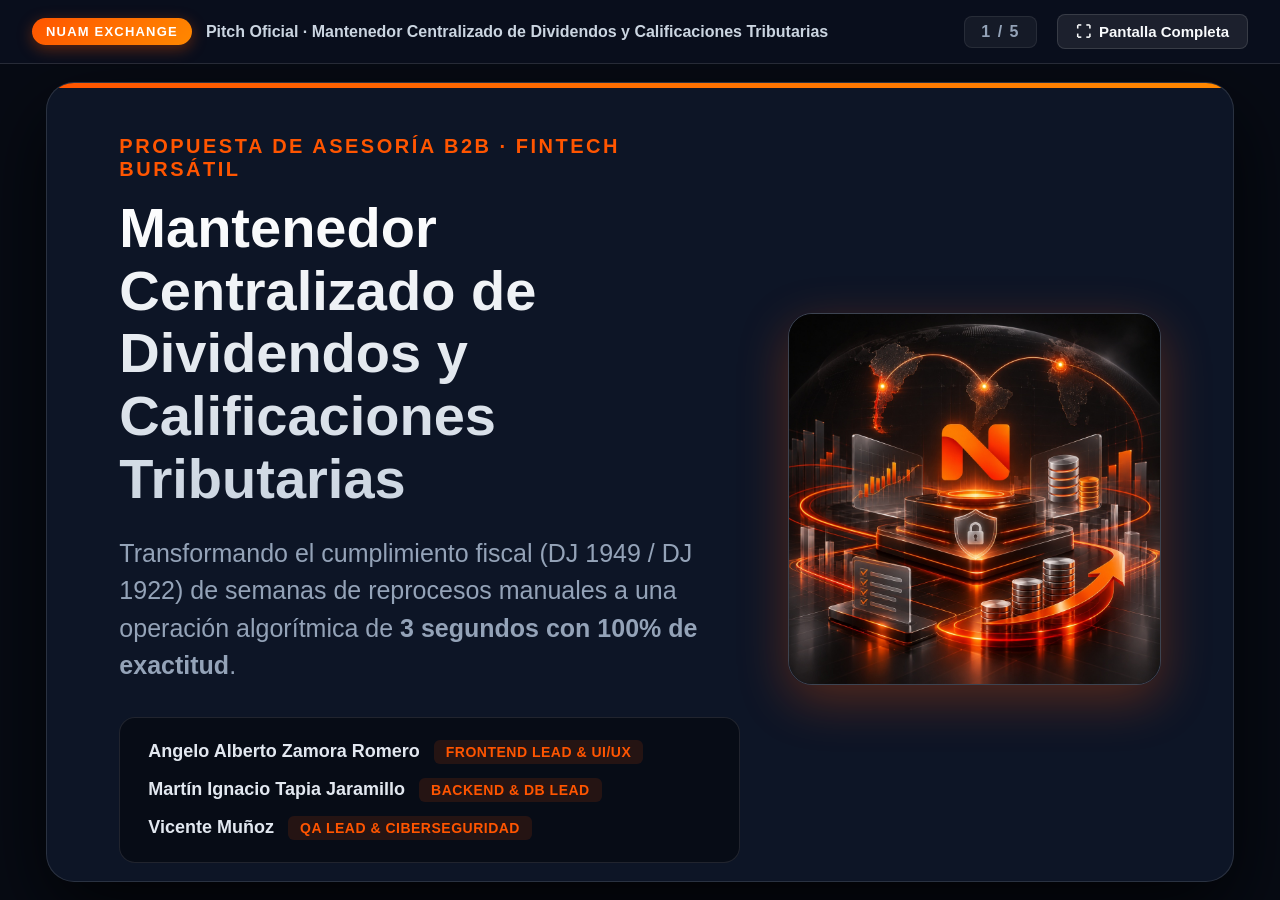
==== docs/presentacion_pitch_nuam_oficial.html @ 77985095 "update" ====
<!DOCTYPE html>
<html lang="es">
<head>
  <meta charset="UTF-8">
  <meta name="viewport" content="width=device-width, initial-scale=1.0">
  <title>Pitch Deck Oficial — nuam EXCHANGE GROUP</title>
  <style>
    :root {
      --bg-dark: #070b14;
      --card-bg: rgba(15, 23, 42, 0.88);
      --card-border: rgba(255, 255, 255, 0.12);
      --accent-orange: #ff5500;
      --accent-gradient: linear-gradient(135deg, #ff5500, #ff8800);
      --accent-blue: #38bdf8;
      --text-main: #f8fafc;
      --text-muted: #94a3b8;
      --success: #10b981;
      --danger: #ef4444;
      --warning: #f59e0b;
    }

    * {
      box-sizing: border-box;
      margin: 0;
      padding: 0;
      font-family: -apple-system, BlinkMacSystemFont, "Segoe UI", Roboto, "Helvetica Neue", sans-serif;
    }

    body {
      background-color: var(--bg-dark);
      color: var(--text-main);
      overflow: hidden;
      height: 100vh;
      width: 100vw;
      display: flex;
      flex-direction: column;
    }

    /* Top Clean Bar */
    .top-bar {
      display: flex;
      justify-content: space-between;
      align-items: center;
      padding: 14px 32px;
      background: rgba(10, 15, 29, 0.95);
      border-bottom: 1px solid var(--card-border);
      z-index: 100;
      backdrop-filter: blur(10px);
    }

    .brand-group {
      display: flex;
      align-items: center;
      gap: 14px;
    }

    .brand-badge {
      background: var(--accent-gradient);
      color: #fff;
      font-size: 13px;
      font-weight: 800;
      padding: 6px 14px;
      border-radius: 999px;
      letter-spacing: 1.2px;
      text-transform: uppercase;
      box-shadow: 0 4px 15px rgba(255, 85, 0, 0.35);
    }

    .deck-title {
      font-size: 16px;
      font-weight: 600;
      color: #cbd5e1;
    }

    .controls-group {
      display: flex;
      align-items: center;
      gap: 20px;
    }

    .slide-indicator {
      font-size: 16px;
      font-weight: 800;
      color: var(--text-muted);
      letter-spacing: 1.5px;
      background: rgba(255, 255, 255, 0.05);
      padding: 6px 16px;
      border-radius: 8px;
      border: 1px solid rgba(255, 255, 255, 0.08);
    }

    .nav-btn {
      background: rgba(255, 255, 255, 0.08);
      border: 1px solid var(--card-border);
      color: var(--text-main);
      padding: 8px 18px;
      border-radius: 8px;
      cursor: pointer;
      font-size: 15px;
      font-weight: 700;
      display: flex;
      align-items: center;
      gap: 8px;
      transition: all 0.2s;
    }

    .nav-btn:hover {
      background: rgba(255, 255, 255, 0.18);
      border-color: var(--accent-orange);
      box-shadow: 0 0 15px rgba(255, 85, 0, 0.3);
    }

    /* Slides Viewport - Pure Presentation */
    .slides-viewport {
      flex: 1;
      position: relative;
      display: flex;
      justify-content: center;
      align-items: center;
      padding: 16px 28px;
      overflow: hidden;
    }

    .slide {
      position: absolute;
      top: 0;
      left: 0;
      width: 100%;
      height: 100%;
      display: flex;
      flex-direction: column;
      justify-content: center;
      align-items: center;
      padding: 16px 28px;
      opacity: 0;
      visibility: hidden;
      transform: translateX(70px) scale(0.97);
      transition: opacity 0.4s ease, transform 0.4s ease, visibility 0.4s;
    }

    .slide.active {
      opacity: 1;
      visibility: visible;
      transform: translateX(0) scale(1);
    }

    .slide.prev {
      opacity: 0;
      visibility: hidden;
      transform: translateX(-70px) scale(0.97);
    }

    /* Common Card Styling - Widescreen 16:9 Presentation */
    .pitch-card {
      background: var(--card-bg);
      border: 1px solid var(--card-border);
      border-radius: 28px;
      padding: 52px 72px;
      max-width: 1750px;
      width: 97%;
      max-height: calc(100vh - 100px);
      overflow-y: auto;
      box-shadow: 0 30px 80px rgba(0, 0, 0, 0.75);
      backdrop-filter: blur(20px);
      position: relative;
    }

    .pitch-card::before {
      content: "";
      position: absolute;
      top: 0;
      left: 0;
      right: 0;
      height: 5px;
      background: var(--accent-gradient);
    }

    /* Common Slide Typography */
    .slide-heading {
      font-size: 50px;
      font-weight: 900;
      line-height: 1.15;
      margin-bottom: 14px;
      background: linear-gradient(180deg, #ffffff 0%, #e2e8f0 100%);
      -webkit-background-clip: text;
      -webkit-text-fill-color: transparent;
    }

    .slide-lead {
      color: var(--text-muted);
      font-size: 24px;
      line-height: 1.45;
      margin-bottom: 24px;
    }

    /* Slide 1: Portada */
    .slide-portada {
      display: grid;
      grid-template-columns: 1.25fr 0.75fr;
      gap: 48px;
      align-items: center;
    }

    .hero-tagline {
      font-size: 20px;
      font-weight: 800;
      text-transform: uppercase;
      letter-spacing: 2.5px;
      color: var(--accent-orange);
      margin-bottom: 16px;
      display: inline-block;
    }

    .hero-title {
      font-size: 56px;
      font-weight: 900;
      line-height: 1.12;
      margin-bottom: 24px;
      background: linear-gradient(180deg, #ffffff 0%, #cbd5e1 100%);
      -webkit-background-clip: text;
      -webkit-text-fill-color: transparent;
    }

    .hero-subtitle {
      font-size: 25px;
      color: var(--text-muted);
      line-height: 1.5;
      margin-bottom: 32px;
    }

    .team-badge-box {
      display: flex;
      flex-direction: column;
      gap: 14px;
      background: rgba(0, 0, 0, 0.4);
      padding: 22px 28px;
      border-radius: 16px;
      border: 1px solid rgba(255, 255, 255, 0.1);
    }

    .team-member {
      font-size: 18px;
      color: #e2e8f0;
      display: flex;
      align-items: center;
      gap: 14px;
    }

    .member-role {
      color: var(--accent-orange);
      font-weight: 700;
      font-size: 14px;
      text-transform: uppercase;
      background: rgba(255, 85, 0, 0.12);
      padding: 4px 12px;
      border-radius: 6px;
      letter-spacing: 0.5px;
    }

    .hero-image-wrap {
      display: flex;
      justify-content: center;
      align-items: center;
      position: relative;
    }

    .hero-3d-img {
      max-width: 100%;
      max-height: 520px;
      border-radius: 24px;
      box-shadow: 0 15px 50px rgba(255, 85, 0, 0.3);
      border: 1px solid rgba(255, 255, 255, 0.2);
      object-fit: cover;
    }

    /* Slide 2: Problema */
    .split-grid {
      display: grid;
      grid-template-columns: 1fr 1fr;
      gap: 36px;
      margin-top: 26px;
    }

    .box-bad {
      background: rgba(239, 68, 68, 0.08);
      border: 1px solid rgba(239, 68, 68, 0.28);
      border-radius: 18px;
      padding: 34px 38px;
    }

    .box-bad-title {
      color: #f87171;
      font-size: 26px;
      font-weight: 800;
      margin-bottom: 20px;
      display: flex;
      align-items: center;
      gap: 12px;
    }

    .box-good {
      background: rgba(16, 185, 129, 0.08);
      border: 1px solid rgba(16, 185, 129, 0.28);
      border-radius: 18px;
      padding: 34px 38px;
    }

    .box-good-title {
      color: #34d399;
      font-size: 26px;
      font-weight: 800;
      margin-bottom: 20px;
      display: flex;
      align-items: center;
      gap: 12px;
    }

    .bullet-list {
      list-style: none;
      display: flex;
      flex-direction: column;
      gap: 18px;
      font-size: 20px;
      color: #cbd5e1;
      line-height: 1.5;
    }

    .bullet-list li {
      display: flex;
      align-items: flex-start;
      gap: 12px;
    }

    /* Slide 3: Solucion */
    .pillars-grid {
      display: grid;
      grid-template-columns: repeat(3, 1fr);
      gap: 28px;
      margin-top: 30px;
    }

    .pillar-card {
      background: rgba(255, 255, 255, 0.04);
      border: 1px solid rgba(255, 255, 255, 0.09);
      border-radius: 18px;
      padding: 32px 28px;
      display: flex;
      flex-direction: column;
      gap: 16px;
      transition: transform 0.2s, border-color 0.2s;
    }

    .pillar-card:hover {
      transform: translateY(-4px);
      border-color: var(--accent-orange);
    }

    .pillar-icon {
      font-size: 46px;
    }

    .pillar-title {
      font-size: 25px;
      font-weight: 800;
      color: #fff;
    }

    .pillar-desc {
      font-size: 18px;
      color: var(--text-muted);
      line-height: 1.5;
    }

    /* Slide 4: Métricas */
    .metrics-grid {
      display: grid;
      grid-template-columns: repeat(4, 1fr);
      gap: 28px;
      margin-top: 36px;
      margin-bottom: 34px;
    }

    .metric-box {
      background: rgba(0, 0, 0, 0.4);
      border: 1px solid var(--card-border);
      border-radius: 18px;
      padding: 36px 24px;
      text-align: center;
    }

    .metric-value {
      font-size: 80px;
      font-weight: 900;
      line-height: 1;
      margin-bottom: 12px;
      background: var(--accent-gradient);
      -webkit-background-clip: text;
      -webkit-text-fill-color: transparent;
      font-family: monospace;
    }

    .metric-label {
      font-size: 17px;
      text-transform: uppercase;
      font-weight: 800;
      letter-spacing: 1px;
      color: var(--text-muted);
    }

    .security-badges {
      display: flex;
      justify-content: center;
      gap: 18px;
      flex-wrap: wrap;
    }

    .sec-badge {
      background: rgba(56, 189, 248, 0.12);
      border: 1px solid rgba(56, 189, 248, 0.35);
      color: #7dd3fc;
      font-size: 18px;
      font-weight: 700;
      padding: 12px 24px;
      border-radius: 999px;
    }

    /* Slide 5: Demo Pase */
    .demo-steps-grid {
      display: grid;
      grid-template-columns: repeat(4, 1fr);
      gap: 24px;
      margin-top: 36px;
      margin-bottom: 38px;
    }

    .demo-step-card {
      background: rgba(255, 255, 255, 0.04);
      border: 1px solid rgba(255, 255, 255, 0.09);
      border-radius: 16px;
      padding: 28px 22px;
      text-align: center;
    }

    .step-num {
      width: 44px;
      height: 44px;
      border-radius: 50%;
      background: var(--accent-gradient);
      color: #fff;
      display: flex;
      align-items: center;
      justify-content: center;
      font-weight: 800;
      font-size: 20px;
      margin: 0 auto 14px auto;
    }

    .step-name {
      font-size: 22px;
      font-weight: 800;
      margin-bottom: 10px;
      color: #fff;
    }

    .step-desc {
      font-size: 16px;
      color: var(--text-muted);
      line-height: 1.45;
    }

    .cta-btn {
      display: inline-flex;
      align-items: center;
      gap: 14px;
      background: var(--accent-gradient);
      color: #fff;
      text-decoration: none;
      font-size: 24px;
      font-weight: 900;
      padding: 20px 48px;
      border-radius: 16px;
      box-shadow: 0 12px 35px rgba(255, 85, 0, 0.5);
      transition: all 0.2s;
    }

    .cta-btn:hover {
      transform: scale(1.03);
      box-shadow: 0 16px 45px rgba(255, 85, 0, 0.7);
    }

    /* Bottom subtle hint */
    .keyboard-hint {
      position: fixed;
      bottom: 12px;
      right: 24px;
      font-size: 12px;
      color: #64748b;
      letter-spacing: 0.5px;
      z-index: 50;
      pointer-events: none;
    }

    /* Print View */
    @media print {
      body {
        overflow: visible;
        height: auto;
        background: #000;
      }
      .top-bar, .keyboard-hint {
        display: none !important;
      }
      .slides-viewport {
        display: block;
        padding: 0;
      }
      .slide {
        position: relative !important;
        opacity: 1 !important;
        visibility: visible !important;
        transform: none !important;
        page-break-after: always;
        height: 100vh;
        width: 100vw;
        padding: 20px;
      }
    }
  </style>
</head>
<body>

  <!-- Top Navigation Bar (Official & Clean) -->
  <header class="top-bar">
    <div class="brand-group">
      <span class="brand-badge">nuam EXCHANGE</span>
      <span class="deck-title">Pitch Oficial · Mantenedor Centralizado de Dividendos y Calificaciones Tributarias</span>
    </div>

    <div class="controls-group">
      <!-- Indicador Numérico de Láminas -->
      <span class="slide-indicator" id="slideIndicator">1 / 5</span>
      <!-- Botón Modo Pantalla Completa -->
      <button class="nav-btn" id="fsBtn" title="Pantalla Completa (F / F11)">
        <span>⛶</span> Pantalla Completa
      </button>
    </div>
  </header>

  <!-- Slide Viewport -->
  <main class="slides-viewport">

    <!-- LÁMINA 1: PORTADA IMPACTO -->
    <section class="slide active" id="slide-1" data-title="Portada de Negocio">
      <div class="pitch-card slide-portada">
        <div>
          <span class="hero-tagline">Propuesta de Asesoría B2B · Fintech Bursátil</span>
          <h1 class="hero-title">Mantenedor Centralizado de Dividendos y Calificaciones Tributarias</h1>
          <p class="hero-subtitle">
            Transformando el cumplimiento fiscal (DJ 1949 / DJ 1922) de semanas de reprocesos manuales a una operación algorítmica de <strong>3 segundos con 100% de exactitud</strong>.
          </p>

          <div class="team-badge-box">
            <div class="team-member">
              <strong>Angelo Alberto Zamora Romero</strong>
              <span class="member-role">Frontend Lead & UI/UX</span>
            </div>
            <div class="team-member">
              <strong>Martín Ignacio Tapia Jaramillo</strong>
              <span class="member-role">Backend & DB Lead</span>
            </div>
            <div class="team-member">
              <strong>Vicente Muñoz</strong>
              <span class="member-role">QA Lead & Ciberseguridad</span>
            </div>
          </div>
        </div>

        <div class="hero-image-wrap">
          <img src="presentation_assets/nuam_3d_logo.jpeg" alt="nuam EXCHANGE 3D" class="hero-3d-img">
        </div>
      </div>
    </section>

    <!-- LÁMINA 2: EL PROBLEMA -->
    <section class="slide" id="slide-2" data-title="El Dolor del Negocio">
      <div class="pitch-card">
        <span class="hero-tagline">El Dolor de la Industria</span>
        <h2 class="slide-heading">¿Por qué las corredoras pierden millones en cada Operación Renta?</h2>
        <p class="slide-lead">
          Un descuadre imperceptible de apenas <strong>$1.000 pesos</strong> en una nómina de $1.000 millones altera los factores en <code>0.000001</code>, rechazando la DJ 1949 ante el SII.
        </p>

        <div class="split-grid">
          <div class="box-bad">
            <h3 class="box-bad-title">❌ El Modelo Tradicional en Hojas de Cálculo</h3>
            <ul class="bullet-list">
              <li>⚠️ <strong>Aritmética Binaria Defectuosa:</strong> Errores acumulativos de coma flotante (IEEE-754) que descuadran centavos.</li>
              <li>⚠️ <strong>Procesos Manuales y Lentos:</strong> De 3 a 5 semanas de reprocesos contables en marzo y abril.</li>
              <li>⚠️ <strong>Riesgo Crítico de Multas:</strong> Sanciones del Código Tributario (hasta 1 UTA por certificado rectificado).</li>
              <li>⚠️ <strong>Cero Trazabilidad:</strong> Sin firma digital ni no repudio ante fiscalizaciones de la CMF.</li>
            </ul>
          </div>

          <div class="box-good">
            <h3 class="box-good-title">🛡️ Lo que Exige el Mercado Bursátil Regional</h3>
            <ul class="bullet-list">
              <li>✅ <strong>Validación Preventiva Instantánea:</strong> Detección de descuadres antes de reportar al SII.</li>
              <li>✅ <strong>Aritmética Decimal Bancaria:</strong> Suma de factores garantizada en <code>1.000000</code> exacto.</li>
              <li>✅ <strong>Segregación de Funciones (SoD):</strong> Operadores cargan, auditores aprueban bajo ISO 27001.</li>
              <li>✅ <strong>Trazabilidad Inmutable:</strong> Registro forense con firmas SHA-256 no repudiables.</li>
            </ul>
          </div>
        </div>
      </div>
    </section>

    <!-- LÁMINA 3: LA SOLUCIÓN -->
    <section class="slide" id="slide-3" data-title="Nuestra Solución Tecnológica">
      <div class="pitch-card">
        <span class="hero-tagline">Nuestra Propuesta de Valor</span>
        <h2 class="slide-heading">El Ecosistema Cloud de nuam EXCHANGE</h2>
        <p class="slide-lead">
          Automatización integral con motor tributario de precisión absoluta y dos compuertas de control BPMN 2.0.
        </p>

        <div class="pillars-grid">
          <div class="pillar-card">
            <div class="pillar-icon">🎯</div>
            <h3 class="pillar-title">Motor Decimal Estricto</h3>
            <p class="pillar-desc">
              Algoritmo tributario en Django con precisión <code>Decimal</code> a 6 decimales. Si una nómina descuadra en $1 peso, es bloqueada en 350 ms.
            </p>
          </div>

          <div class="pillar-card">
            <div class="pillar-icon">🚦</div>
            <h3 class="pillar-title">Doble Compuerta BPMN 2.0</h3>
            <p class="pillar-desc">
              <strong>Compuerta 1:</strong> Sintaxis CSV y sanitización OWASP A03.<br>
              <strong>Compuerta 2:</strong> Consistencia fiscal con bandeja visual de discrepancias.
            </p>
          </div>

          <div class="pillar-card">
            <div class="pillar-icon">🔐</div>
            <h3 class="pillar-title">Persistencia Híbrida & SHA-256</h3>
            <p class="pillar-desc">
              <strong>PostgreSQL 3FN (Supabase)</strong> con Row Level Security y bitácora forense en <strong>MongoDB Atlas</strong> con sellos criptográficos.
            </p>
          </div>
        </div>

        <div style="margin-top: 32px; padding: 22px 30px; background: rgba(255, 85, 0, 0.08); border-radius: 14px; border: 1px solid rgba(255, 85, 0, 0.28); display: flex; align-items: center; justify-content: space-between;">
          <span style="font-size: 19px; color: #fed7aa; line-height: 1.4;">
            💡 <strong>Interoperabilidad Comprobada:</strong> Probado con corredoras reales (LarrainVial S.A.) y emisores bursátiles (Falabella, Colbún, CMPC, Banco de Chile).
          </span>
          <span style="font-size: 16px; font-weight: 800; color: var(--accent-orange); letter-spacing: 0.8px;">DJ 1949 / 1922 COMPLIANT</span>
        </div>
      </div>
    </section>

    <!-- LÁMINA 4: MÉTRICAS Y RETORNO -->
    <section class="slide" id="slide-4" data-title="Métricas de Impacto">
      <div class="pitch-card" style="text-align: center;">
        <span class="hero-tagline">Tracción y Retorno de Inversión</span>
        <h2 class="slide-heading">Resultados Medibles y Certificados</h2>
        <p class="slide-lead" style="max-width: 1050px; margin: 0 auto;">
          No es una promesa teórica ni una maqueta. La plataforma está 100% construida, probada bajo ISO/IEC/IEEE 29119 y operando en la nube.
        </p>

        <div class="metrics-grid">
          <div class="metric-box">
            <div class="metric-value">100%</div>
            <div class="metric-label">Exactitud Matemática Fiscal</div>
          </div>
          <div class="metric-box">
            <div class="metric-value">0</div>
            <div class="metric-label">Multas del SII por Descuadre</div>
          </div>
          <div class="metric-box">
            <div class="metric-value">80%</div>
            <div class="metric-label">Reducción Tiempos de Cierre</div>
          </div>
          <div class="metric-box">
            <div class="metric-value">&lt;500ms</div>
            <div class="metric-label">Latencia en Producción Cloud</div>
          </div>
        </div>

        <div class="security-badges">
          <span class="sec-badge">🛡️ Matriz RBAC con Segregación SoD</span>
          <span class="sec-badge">🔑 Doble Factor MFA (6 Dígitos)</span>
          <span class="sec-badge">⚡ Keep-Warm 24/7 sin Cold Start</span>
          <span class="sec-badge">🧪 13/13 Tests Automatizados OK</span>
        </div>
      </div>
    </section>

    <!-- LÁMINA 5: PASE A DEMO -->
    <section class="slide" id="slide-5" data-title="Demostración en Vivo">
      <div class="pitch-card" style="text-align: center;">
        <span class="hero-tagline">Transición a Demostración Operativa</span>
        <h2 class="slide-heading">“En finanzas, los hechos valen más que las palabras”</h2>
        <p class="slide-lead" style="max-width: 1100px; margin: 0 auto 32px auto;">
          Los invitamos a presenciar el sistema funcionando en vivo en este preciso instante sobre nuestra infraestructura productiva:
        </p>

        <div class="demo-steps-grid">
          <div class="demo-step-card">
            <div class="step-num">1</div>
            <div class="step-name">Login con MFA</div>
            <div class="step-desc">Autenticación bancaria con doble factor de 6 dígitos.</div>
          </div>
          <div class="demo-step-card">
            <div class="step-num">2</div>
            <div class="step-name">Intercepción de Error</div>
            <div class="step-desc">Freno de nómina de Falabella ($1.000 descuadre) en 350 ms.</div>
          </div>
          <div class="demo-step-card">
            <div class="step-num">3</div>
            <div class="step-name">Carga Exitosa</div>
            <div class="step-desc">Procesamiento masivo Colbún/CMPC con cuadre exacto 1.000000.</div>
          </div>
          <div class="demo-step-card">
            <div class="step-num">4</div>
            <div class="step-name">Auditoría SHA-256</div>
            <div class="step-desc">Inspección forense de sellos inmutables en MongoDB Atlas.</div>
          </div>
        </div>

        <div>
          <a href="https://proyecto-integrado-caso-nuam.vercel.app" target="_blank" class="cta-btn">
            🚀 Iniciar Demostración en Vivo en Vercel
          </a>
        </div>
      </div>
    </section>

  </main>


  <script>
    const slides = document.querySelectorAll('.slide');
    const fsBtn = document.getElementById('fsBtn');
    const slideIndicator = document.getElementById('slideIndicator');

    let currentSlide = 0;

    function updateSlide(index) {
      if (index < 0) index = 0;
      if (index >= slides.length) index = slides.length - 1;
      currentSlide = index;

      slides.forEach((s, idx) => {
        s.classList.remove('active', 'prev');
        if (idx === currentSlide) {
          s.classList.add('active');
        } else if (idx < currentSlide) {
          s.classList.add('prev');
        }
      });

      slideIndicator.textContent = `${currentSlide + 1} / ${slides.length}`;
    }

    // Navegación con Teclado
    document.addEventListener('keydown', (e) => {
      if (e.key === 'ArrowRight' || e.key === ' ' || e.key === 'PageDown') {
        e.preventDefault();
        updateSlide(currentSlide + 1);
      } else if (e.key === 'ArrowLeft' || e.key === 'PageUp') {
        e.preventDefault();
        updateSlide(currentSlide - 1);
      } else if (e.key === 'f' || e.key === 'F') {
        toggleFullScreen();
      } else if (e.key === 'Home') {
        updateSlide(0);
      } else if (e.key === 'End') {
        updateSlide(slides.length - 1);
      }
    });

    // Modo Pantalla Completa
    function toggleFullScreen() {
      if (!document.fullscreenElement) {
        document.documentElement.requestFullscreen().catch(() => {});
      } else {
        document.exitFullscreen();
      }
    }
    fsBtn.addEventListener('click', toggleFullScreen);

    // Inicializar
    updateSlide(0);
  </script>
</body>
</html>
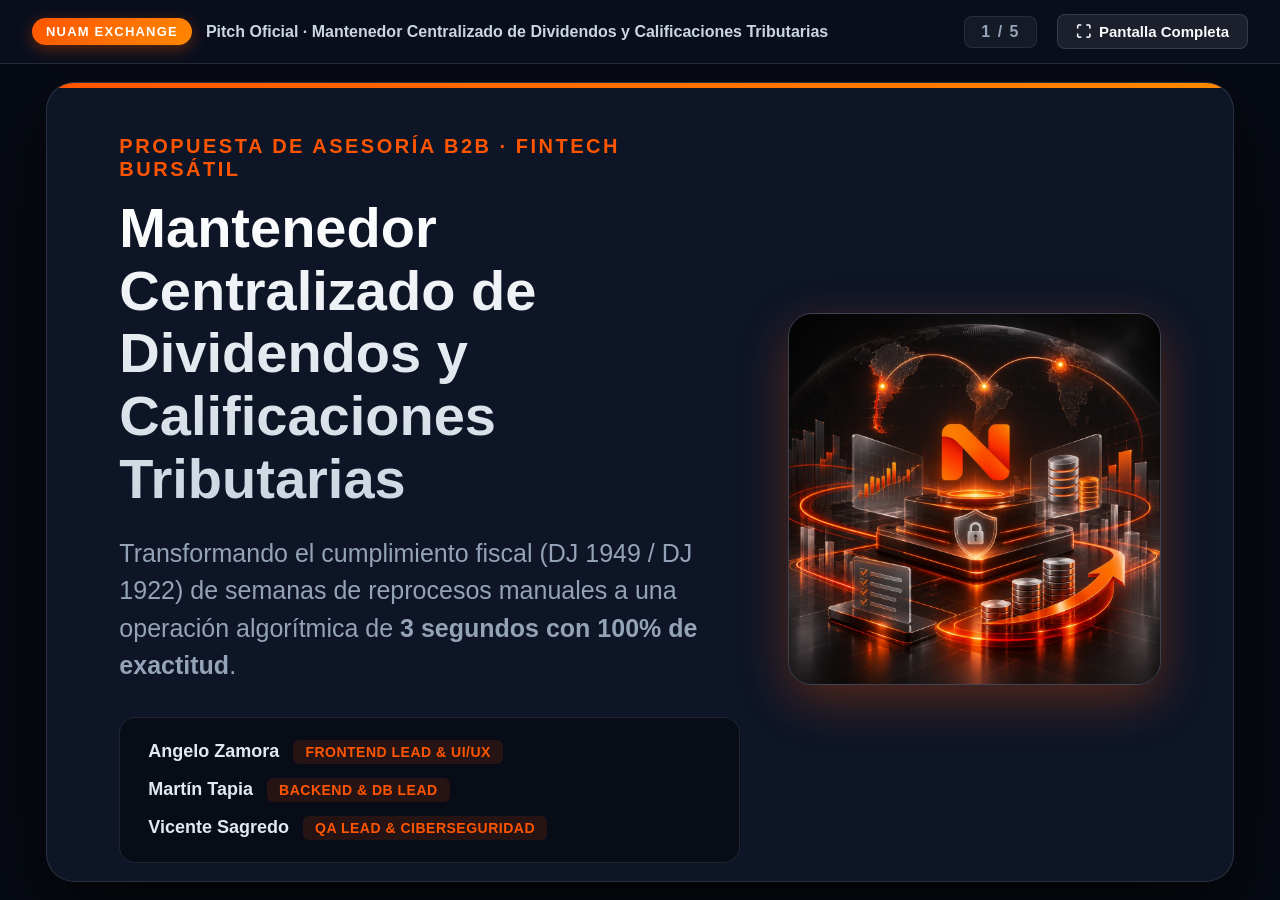
==== commit 24159334: "update" ====
--- a/docs/presentacion_pitch_nuam_oficial.html
+++ b/docs/presentacion_pitch_nuam_oficial.html
@@ -561,16 +561,16 @@
 
           <div class="team-badge-box">
             <div class="team-member">
-              <strong>Angelo Alberto Zamora Romero</strong>
-              <span class="member-role">Frontend Lead & UI/UX</span>
+              <strong>Angelo Zamora</strong>
+              <span class="member-role">Frontend Lead &amp; UI/UX</span>
             </div>
             <div class="team-member">
-              <strong>Martín Ignacio Tapia Jaramillo</strong>
-              <span class="member-role">Backend & DB Lead</span>
+              <strong>Martín Tapia</strong>
+              <span class="member-role">Backend &amp; DB Lead</span>
             </div>
             <div class="team-member">
-              <strong>Vicente Muñoz</strong>
-              <span class="member-role">QA Lead & Ciberseguridad</span>
+              <strong>Vicente Sagredo</strong>
+              <span class="member-role">QA Lead &amp; Ciberseguridad</span>
             </div>
           </div>
         </div>
